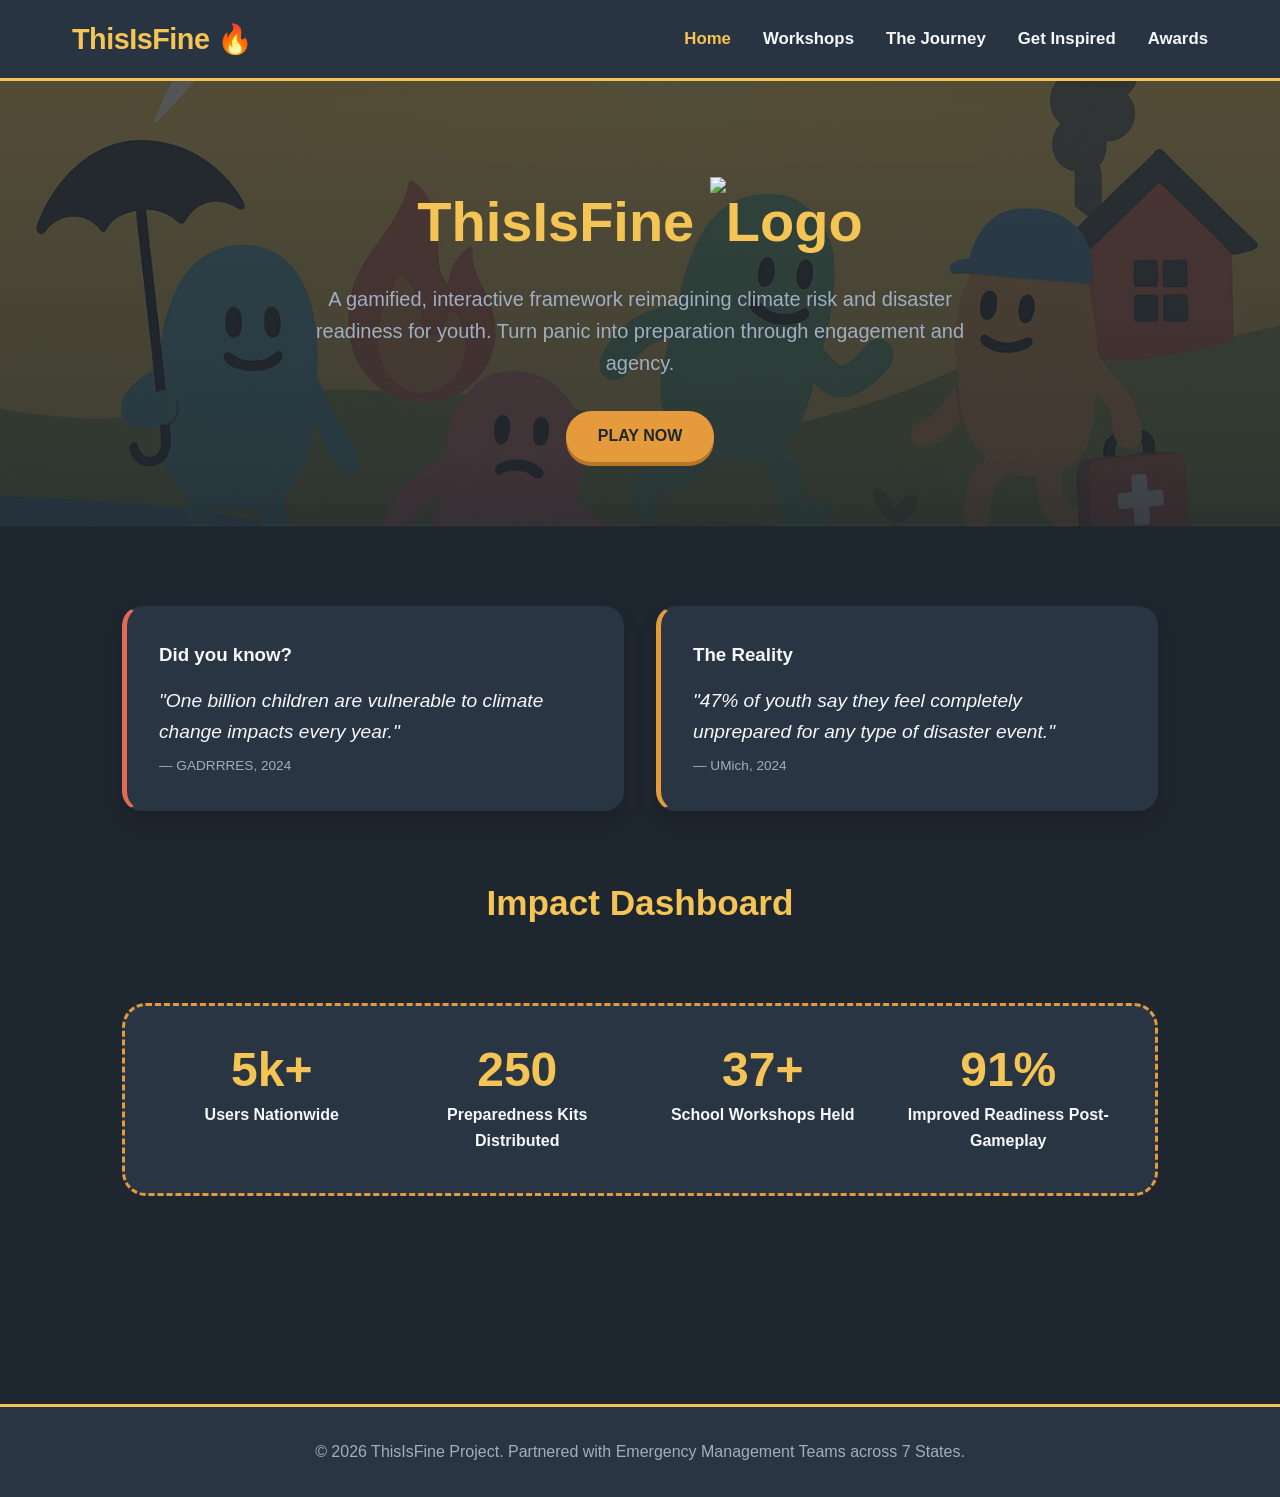
==== index.html @ a0ac4910 "Update index.html" ====
<!DOCTYPE html>
<html lang="en">
<head>
    <meta charset="UTF-8">
    <meta name="viewport" content="width=device-width, initial-scale=1.0">
    <title>ThisIsFine | Disaster Preparedness Game</title>
    <link rel="stylesheet" href="style.css">
</head>
<body>

    <header>
        <nav class="nav-container">
            <a href="index.html" class="logo">ThisIsFine<span>🔥</span></a>
            <ul class="nav-links">
                <li><a href="index.html" class="active">Home</a></li>
                <li><a href="workshops.html">Workshops</a></li>
                <li><a href="journey.html">The Journey</a></li>
                <li><a href="inspired.html">Get Inspired</a></li>
                <li><a href="awards.html">Awards</a></li>
            </ul>
        </nav>
    </header>

    <main class="hero">
        <h1>ThisIsFine <img src="thisisfinelogo.png" alt="Logo" class="hero-logo"></h1>
        <p>A gamified, interactive framework reimagining climate risk and disaster readiness for youth. Turn panic into preparation through engagement and agency.</p>
        <a href="https://this-is-fine-a64rxa.flutterflow.app/" target="_blank" class="btn">PLAY NOW</a>
    </main>

    <div class="container">
        <section>
            <div class="grid">
                <div class="card" style="border-left: 5px solid var(--accent-red);">
                    <h3>Did you know?</h3>
                    <p style="font-size: 1.2rem; margin-top: 1rem; font-style: italic;">"One billion children are vulnerable to climate change impacts every year."</p>
                    <span style="color: var(--text-muted); font-size: 0.85rem; display:block; margin-top: 0.5rem;">— GADRRRES, 2024</span>
                </div>
                <div class="card" style="border-left: 5px solid var(--accent-amber);">
                    <h3>The Reality</h3>
                    <p style="font-size: 1.2rem; margin-top: 1rem; font-style: italic;">"47% of youth say they feel completely unprepared for any type of disaster event."</p>
                    <span style="color: var(--text-muted); font-size: 0.85rem; display:block; margin-top: 0.5rem;">— UMich, 2024</span>
                </div>
            </div>
        </section>

        <section>
            <h2 style="text-align: center; width: 100%;">Impact Dashboard</h2>
            <div class="stats-banner">
                <div class="stat-item">
                    <span class="stat-num">5k+</span>
                    <span class="stat-label">Users Nationwide</span>
                </div>
                <div class="stat-item">
                    <span class="stat-num">250</span>
                    <span class="stat-label">Preparedness Kits Distributed</span>
                </div>
                <div class="stat-item">
                    <span class="stat-num">37+</span>
                    <span class="stat-label">School Workshops Held</span>
                </div>
                <div class="stat-item">
                    <span class="stat-num">91%</span>
                    <span class="stat-label">Improved Readiness Post-Gameplay</span>
                </div>
            </div>
        </section>
    </div>

    <footer>
        <p>&copy; 2026 ThisIsFine Project. Partnered with Emergency Management Teams across 7 States.</p>
    </footer>

</body>
</html>
---- style.css ----
/* --- Core Design System --- */
:root {
    --bg-dark: #1e262f;
    --bg-card: #2a3543;
    --accent-yellow: #f4c454;
    --accent-amber: #e59a3c;
    --text-light: #f5f7fa;
    --text-muted: #a0aec0;
    --accent-red: #e56a53;
    --accent-green: #68b984;
    --font-main: 'Segoe UI', Roboto, Helvetica, Arial, sans-serif;
}

* {
    box-sizing: border-box;
    margin: 0;
    padding: 0;
}

body {
    background-color: var(--bg-dark);
    color: var(--text-light);
    font-family: var(--font-main);
    line-height: 1.6;
    overflow-x: hidden;
}

/* --- Navigation --- */
header {
    background-color: rgba(42, 53, 67, 0.95);
    position: sticky;
    top: 0;
    z-index: 1000;
    backdrop-filter: blur(10px);
    border-bottom: 3px solid var(--accent-yellow);
}

.nav-container {
    max-width: 1200px;
    margin: 0 auto;
    display: flex;
    justify-content: space-between;
    align-items: center;
    padding: 1rem 2rem;
}

.logo {
    font-size: 1.8rem;
    font-weight: 800;
    color: var(--accent-yellow);
    text-decoration: none;
    letter-spacing: -0.5px;
    display: flex;
    align-items: center;
    gap: 0.5rem;
}

.logo span {
    color: var(--accent-red);
}

.nav-links {
    display: flex;
    list-style: none;
    gap: 2rem;
}

.nav-links a {
    color: var(--text-light);
    text-decoration: none;
    font-weight: 600;
    font-size: 1.05rem;
    transition: color 0.2s ease;
    position: relative;
    padding: 0.25rem 0;
}

.nav-links a:hover, .nav-links a.active {
    color: var(--accent-yellow);
}

/* --- Hero & Layout Containers --- */
.hero {
    text-align: center;
    padding: 6rem 2rem 4rem 2rem;
    background-image: linear-gradient(rgba(30, 38, 47, 0.75), rgba(30, 38, 47, 0.85)), url('homehero.png');
    background-size: cover;
    background-position: center;
    background-repeat: no-repeat;
}

.hero h1 {
    font-size: 3.5rem;
    font-weight: 900;
    color: var(--accent-yellow);
    margin-bottom: 1rem;
}

.hero p {
    font-size: 1.25rem;
    color: var(--text-muted);
    max-width: 700px;
    margin: 0 auto 2rem auto;
}

.container {
    max-width: 1100px;
    margin: 0 auto;
    padding: 3rem 2rem;
}

section {
    margin-bottom: 4rem;
}

h2 {
    font-size: 2.2rem;
    color: var(--accent-yellow);
    margin-bottom: 1.5rem;
    display: inline-block;
    position: relative;
}

/* --- Playful UI Elements & Cards --- */
.btn {
    display: inline-block;
    background-color: var(--accent-amber);
    color: var(--bg-dark);
    padding: 0.8rem 2rem;
    border-radius: 50px;
    font-weight: 700;
    text-decoration: none;
    transition: transform 0.2s, box-shadow 0.2s, background-color 0.2s;
    box-shadow: 0 4px 0px #b77528;
    border: none;
    cursor: pointer;
}

.btn:hover {
    transform: translateY(-2px);
    box-shadow: 0 6px 0px #b77528;
    background-color: var(--accent-yellow);
}

.btn:active {
    transform: translateY(2px);
    box-shadow: 0 2px 0px #b77528;
}

.grid {
    display: grid;
    grid-template-columns: repeat(auto-fit, minmax(300px, 1fr));
    gap: 2rem;
    margin-top: 2rem;
}

.card {
    background-color: var(--bg-card);
    border-radius: 20px;
    padding: 2rem;
    border: 2px solid transparent;
    transition: transform 0.3s ease, border-color 0.3s ease;
    box-shadow: 0 10px 20px rgba(0,0,0,0.15);
}

.card:hover {
    transform: translateY(-5px);
    border-color: var(--accent-yellow);
}

/* --- Stat Badges --- */
.stats-banner {
    display: flex;
    flex-wrap: wrap;
    justify-content: space-around;
    background-color: var(--bg-card);
    border-radius: 24px;
    padding: 2.5rem;
    gap: 2rem;
    border: 3px dashed var(--accent-amber);
    margin: 3rem 0;
}

.stat-item {
    text-align: center;
    flex: 1;
    min-width: 150px;
}

.stat-num {
    font-size: 3rem;
    font-weight: 900;
    color: var(--accent-yellow);
    display: block;
    line-height: 1;
    margin-bottom: 0.5rem;
}

.stat-label {
    color: var(--text-light);
    font-weight: 600;
}

/* --- Timeline Layout --- */
.timeline {
    position: relative;
    max-width: 800px;
    margin: 0 auto;
    padding: 2rem 0;
}

.timeline::after {
    content: '';
    position: absolute;
    width: 6px;
    background: var(--bg-card);
    top: 0;
    bottom: 0;
    left: 50%;
    margin-left: -3px;
    border-radius: 10px;
}

.timeline-item {
    padding: 10px 40px;
    position: relative;
    background-color: inherit;
    width: 50%;
}

.timeline-item::after {
    content: '⚡';
    position: absolute;
    width: 30px;
    height: 30px;
    right: -17px;
    background-color: var(--bg-dark);
    border: 4px solid var(--accent-yellow);
    top: 15px;
    border-radius: 50%;
    z-index: 1;
    display: flex;
    align-items: center;
    justify-content: center;
    font-size: 0.8rem;
}

.left { left: 0; }
.right { left: 50%; }
.right::after { left: -17px; }

.timeline-content {
    padding: 1.5rem;
    background-color: var(--bg-card);
    position: relative;
    border-radius: 16px;
}

/* --- Video Embed Responsive Container --- */
.video-container {
    position: relative;
    padding-bottom: 56.25%;
    height: 0;
    overflow: hidden;
    border-radius: 16px;
    box-shadow: 0 10px 25px rgba(0,0,0,0.3);
    margin-bottom: 1.5rem;
}

.video-container iframe {
    position: absolute;
    top: 0;
    left: 0;
    width: 100%;
    height: 100%;
    border: none;
}

/* --- Footer --- */
footer {
    background-color: var(--bg-card);
    text-align: center;
    padding: 2rem;
    margin-top: 6rem;
    border-top: 3px solid var(--accent-yellow);
    color: var(--text-muted);
}

/* --- Responsiveness --- */
@media (max-width: 768px) {
    .nav-container { flex-direction: column; gap: 1rem; }
    .hero h1 { font-size: 2.5rem; }
    .timeline::after { left: 31px; }
    .timeline-item { width: 100%; padding-left: 70px; padding-right: 25px; }
    .timeline-item.right { left: 0%; }
    .timeline-item::after { left: 15px; right: auto; }
}
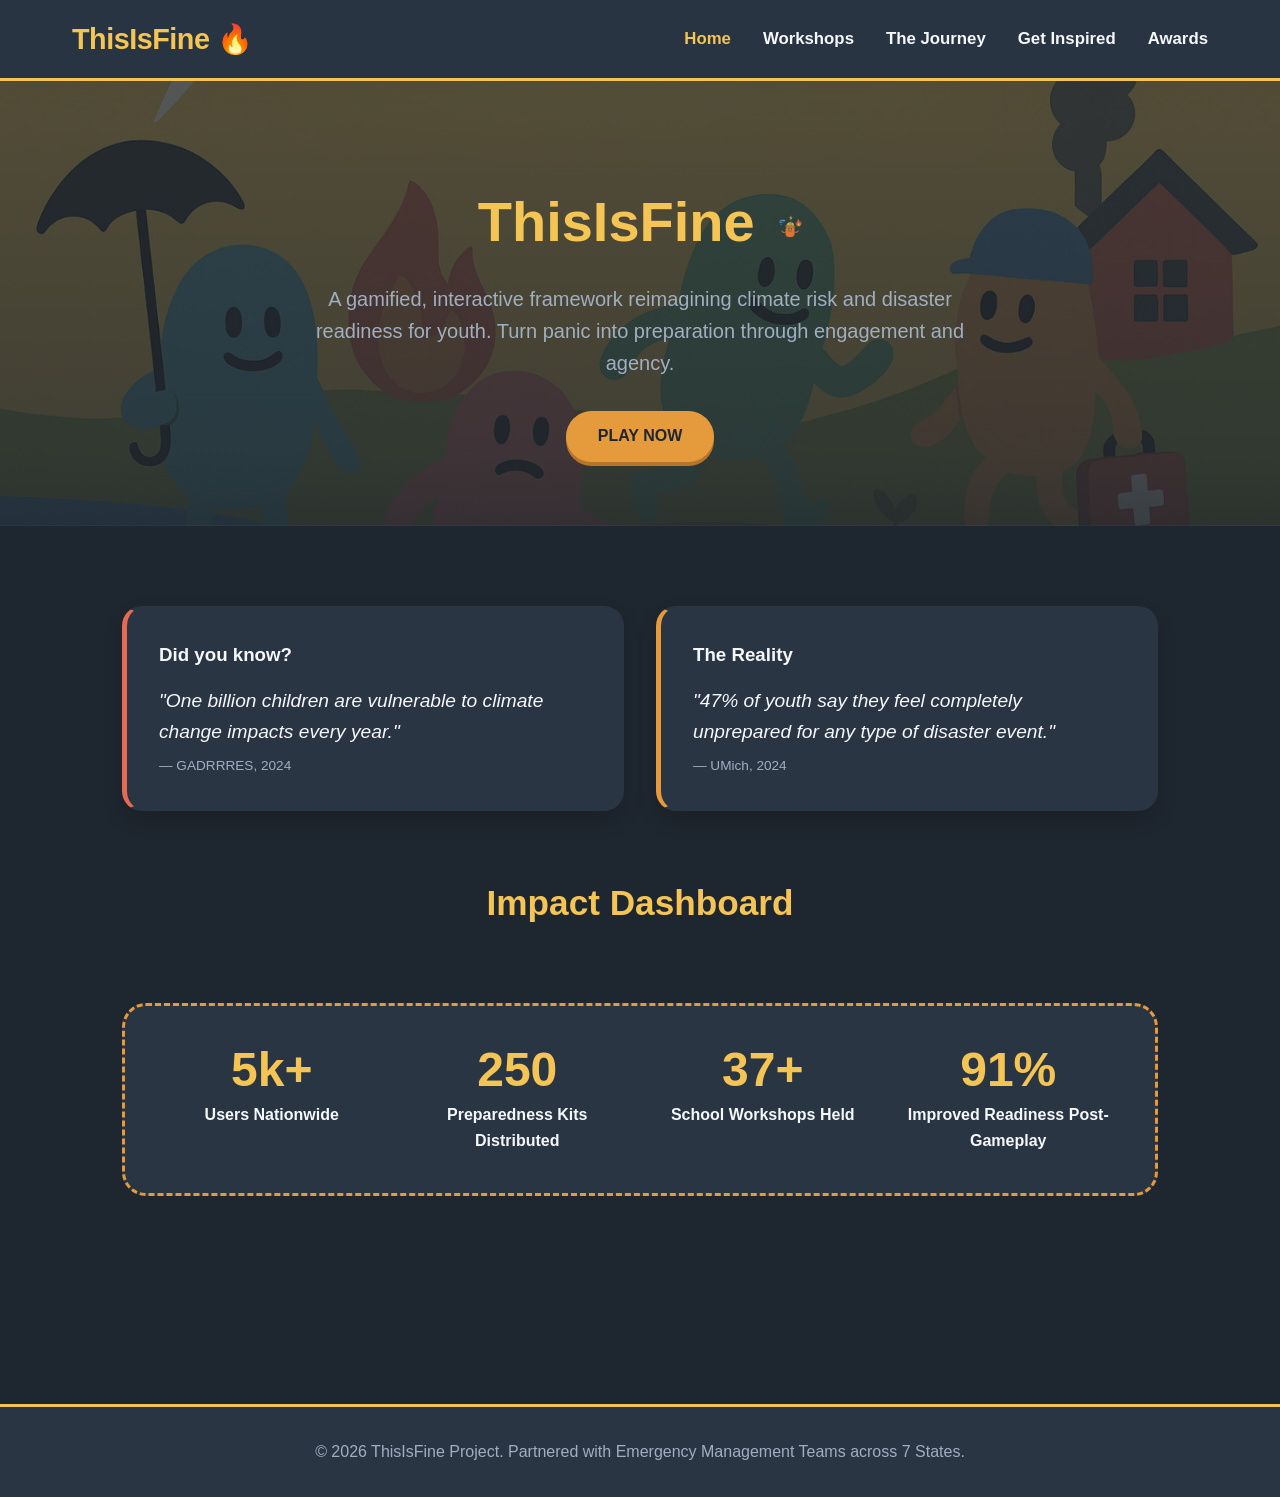
==== commit 7bfee551: "Update index.html" ====
--- a/index.html
+++ b/index.html
@@ -22,7 +22,7 @@
     </header>
 
     <main class="hero">
-        <h1>ThisIsFine <img src="thisisfinelogo.png" alt="Logo" class="hero-logo"></h1>
+        <h1>ThisIsFine <img src="thisisfinelogonocircle.png" alt="Logo" class="hero-logo"></h1>
         <p>A gamified, interactive framework reimagining climate risk and disaster readiness for youth. Turn panic into preparation through engagement and agency.</p>
         <a href="https://this-is-fine-a64rxa.flutterflow.app/" target="_blank" class="btn">PLAY NOW</a>
     </main>
--- a/style.css
+++ b/style.css
@@ -147,6 +147,13 @@
     box-shadow: 0 2px 0px #b77528;
 }
 
+.hero-logo {
+    height: 1.5rem; /* This makes it match the exact height of your text */
+    width: auto;    /* This keeps the image from stretching distortion-wise */
+    vertical-align: middle; /* Aligns it perfectly with the middle of the words */
+    margin-left: 0.5rem;   /* Gives it a little breathing room from the text */
+}
+
 .grid {
     display: grid;
     grid-template-columns: repeat(auto-fit, minmax(300px, 1fr));
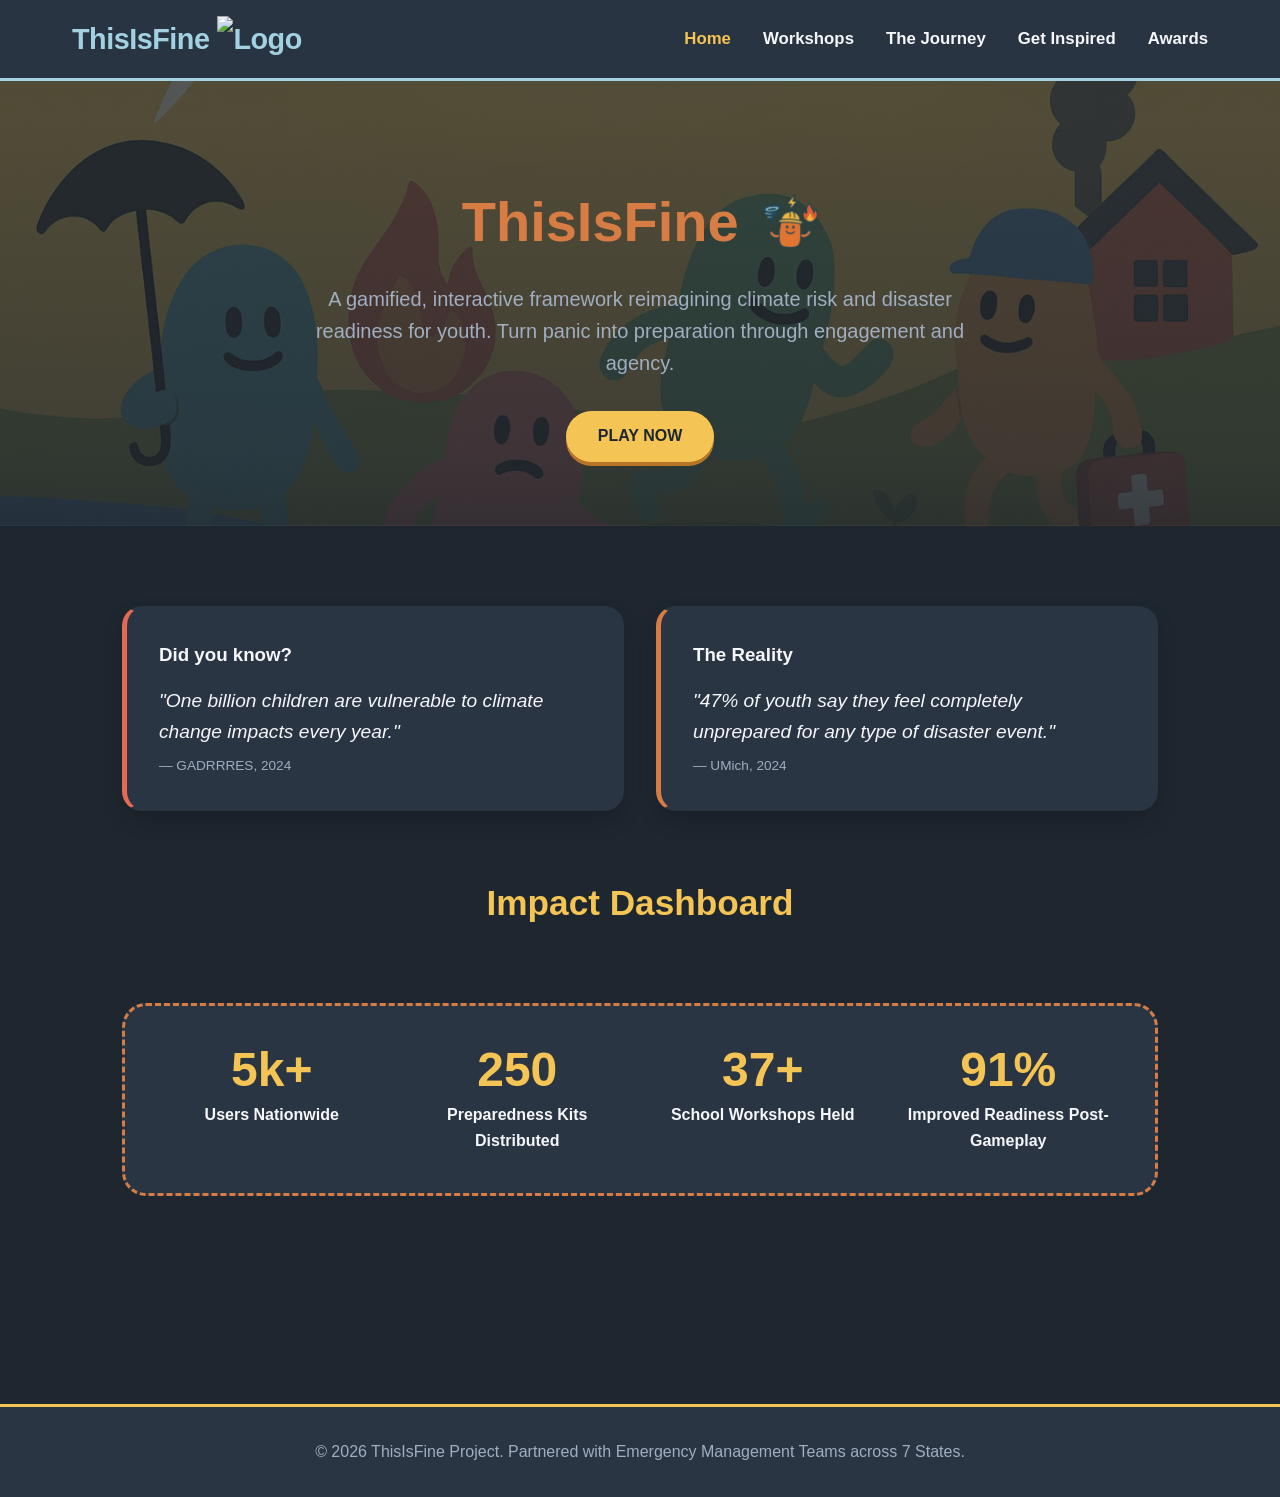
==== commit 58c174bf: "Update index.html" ====
--- a/index.html
+++ b/index.html
@@ -10,7 +10,7 @@
 
     <header>
         <nav class="nav-container">
-            <a href="index.html" class="logo">ThisIsFine<span>🔥</span></a>
+            <a href="index.html" class="logo">ThisIsFine <img src="thisisfinelogononame.png" alt="Logo" class="nav-logo"></a>
             <ul class="nav-links">
                 <li><a href="index.html" class="active">Home</a></li>
                 <li><a href="workshops.html">Workshops</a></li>
--- a/style.css
+++ b/style.css
@@ -3,7 +3,8 @@
     --bg-dark: #1e262f;
     --bg-card: #2a3543;
     --accent-yellow: #f4c454;
-    --accent-amber: #e59a3c;
+    --accent-amber: #d77d44;
+    --accent-blue: #a2d1e2;
     --text-light: #f5f7fa;
     --text-muted: #a0aec0;
     --accent-red: #e56a53;
@@ -32,7 +33,7 @@
     top: 0;
     z-index: 1000;
     backdrop-filter: blur(10px);
-    border-bottom: 3px solid var(--accent-yellow);
+    border-bottom: 3px solid var(--accent-blue);
 }
 
 .nav-container {
@@ -47,7 +48,7 @@
 .logo {
     font-size: 1.8rem;
     font-weight: 800;
-    color: var(--accent-yellow);
+    color: var(--accent-blue);
     text-decoration: none;
     letter-spacing: -0.5px;
     display: flex;
@@ -92,7 +93,7 @@
 .hero h1 {
     font-size: 3.5rem;
     font-weight: 900;
-    color: var(--accent-yellow);
+    color: var(--accent-amber);
     margin-bottom: 1rem;
 }
 
@@ -124,7 +125,7 @@
 /* --- Playful UI Elements & Cards --- */
 .btn {
     display: inline-block;
-    background-color: var(--accent-amber);
+    background-color: var(--accent-yellow);
     color: var(--bg-dark);
     padding: 0.8rem 2rem;
     border-radius: 50px;
@@ -139,7 +140,7 @@
 .btn:hover {
     transform: translateY(-2px);
     box-shadow: 0 6px 0px #b77528;
-    background-color: var(--accent-yellow);
+    background-color: var(--accent-amber);
 }
 
 .btn:active {
@@ -148,10 +149,11 @@
 }
 
 .hero-logo {
-    height: 1.5rem; /* This makes it match the exact height of your text */
+    height: 3.5rem; /* This makes it match the exact height of your text */
     width: auto;    /* This keeps the image from stretching distortion-wise */
     vertical-align: middle; /* Aligns it perfectly with the middle of the words */
     margin-left: 0.5rem;   /* Gives it a little breathing room from the text */
+    margin-top: -10px
 }
 
 .grid {
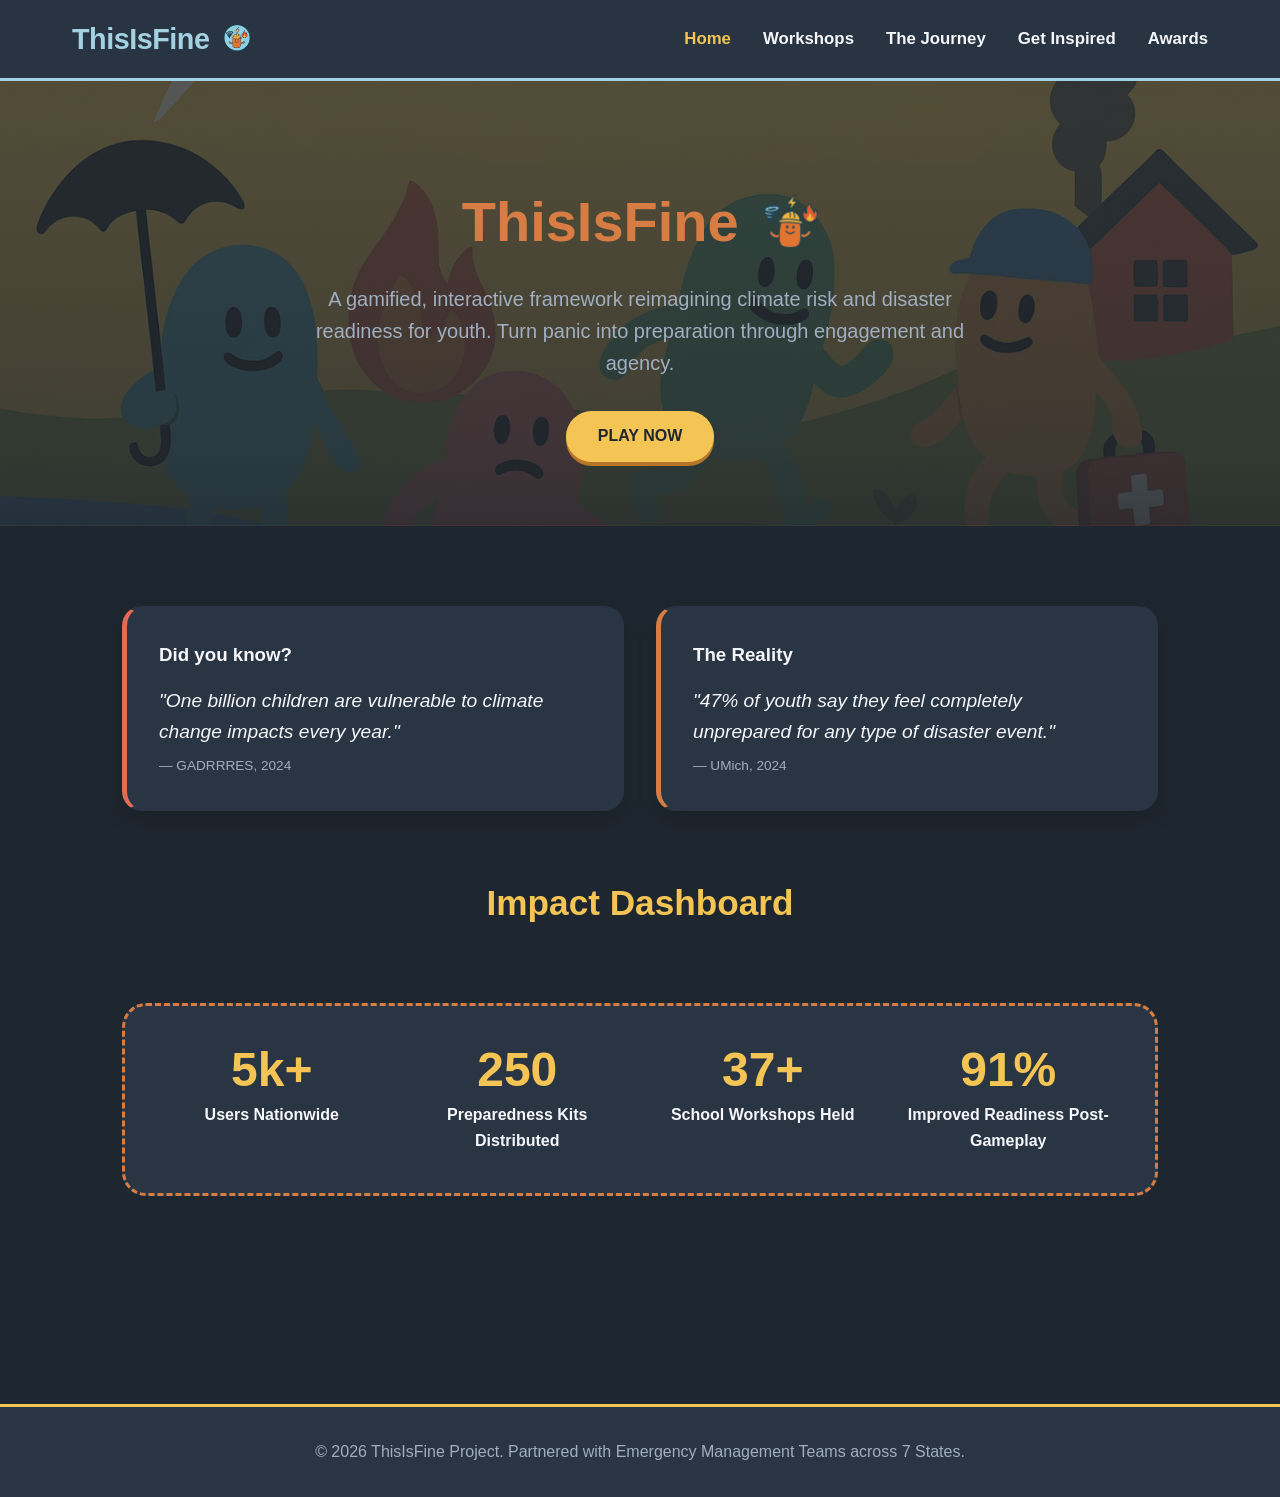
==== commit 31d04086: "Update index.html" ====
--- a/index.html
+++ b/index.html
@@ -4,6 +4,7 @@
     <meta charset="UTF-8">
     <meta name="viewport" content="width=device-width, initial-scale=1.0">
     <title>ThisIsFine | Disaster Preparedness Game</title>
+    <link rel="icon" type="image/png" href="thisisfinelogononame.png">
     <link rel="stylesheet" href="style.css">
 </head>
 <body>
--- a/style.css
+++ b/style.css
@@ -156,6 +156,15 @@
     margin-top: -10px
 }
 
+.nav-logo {
+    height: 30px;           /* Sized small to fit cleanly inside your top navbar */
+    width: auto;            /* Prevents the image from stretching out of proportion */
+    display: inline-block;
+    vertical-align: baseline; 
+    margin-left: 5px;       /* Adds space between "ThisIsFine" text and the logo */
+    margin-top: -3px;       /* Shuts it slightly upward to sit perfectly straight */
+}
+
 .grid {
     display: grid;
     grid-template-columns: repeat(auto-fit, minmax(300px, 1fr));
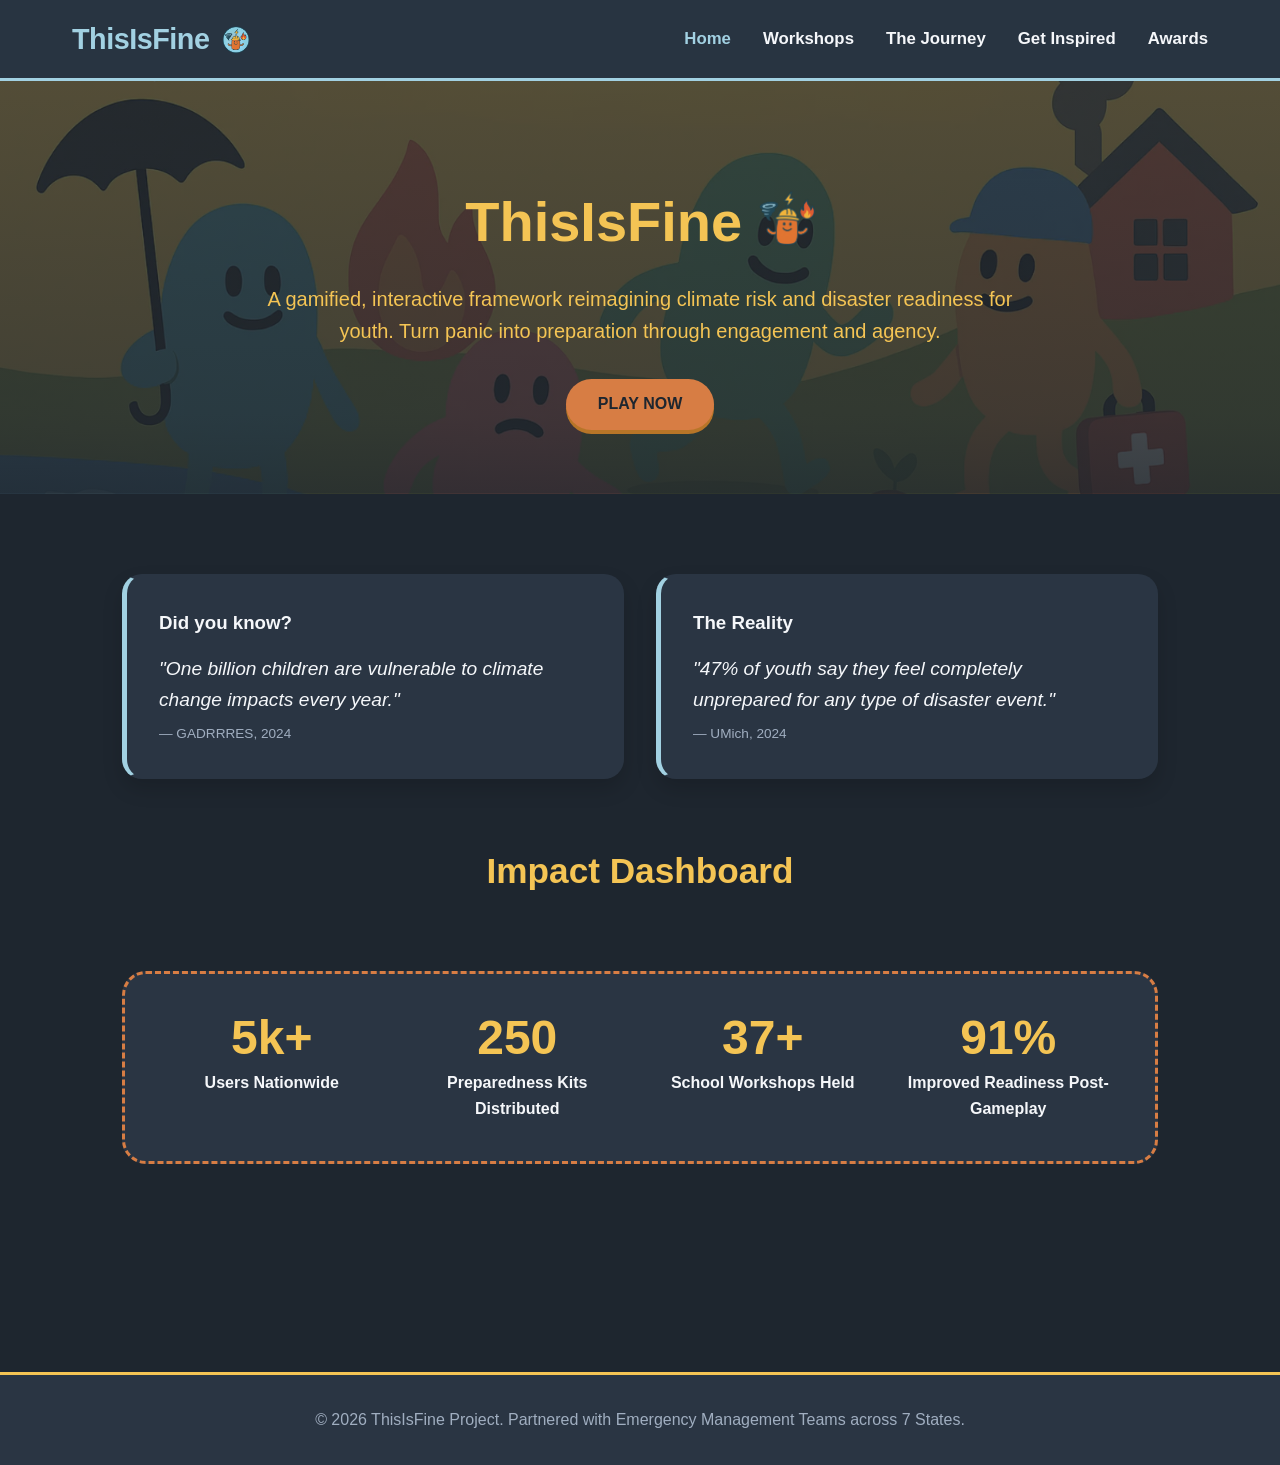
==== commit e3532d08: "Update index.html" ====
--- a/index.html
+++ b/index.html
@@ -31,12 +31,12 @@
     <div class="container">
         <section>
             <div class="grid">
-                <div class="card" style="border-left: 5px solid var(--accent-red);">
+                <div class="card" style="border-left: 5px solid var(--accent-blue);">
                     <h3>Did you know?</h3>
                     <p style="font-size: 1.2rem; margin-top: 1rem; font-style: italic;">"One billion children are vulnerable to climate change impacts every year."</p>
                     <span style="color: var(--text-muted); font-size: 0.85rem; display:block; margin-top: 0.5rem;">— GADRRRES, 2024</span>
                 </div>
-                <div class="card" style="border-left: 5px solid var(--accent-amber);">
+                <div class="card" style="border-left: 5px solid var(--accent-blue);">
                     <h3>The Reality</h3>
                     <p style="font-size: 1.2rem; margin-top: 1rem; font-style: italic;">"47% of youth say they feel completely unprepared for any type of disaster event."</p>
                     <span style="color: var(--text-muted); font-size: 0.85rem; display:block; margin-top: 0.5rem;">— UMich, 2024</span>
--- a/style.css
+++ b/style.css
@@ -77,7 +77,7 @@
 }
 
 .nav-links a:hover, .nav-links a.active {
-    color: var(--accent-yellow);
+    color: var(--accent-blue);
 }
 
 /* --- Hero & Layout Containers --- */
@@ -93,14 +93,15 @@
 .hero h1 {
     font-size: 3.5rem;
     font-weight: 900;
-    color: var(--accent-amber);
+    color: var(--accent-yellow);
     margin-bottom: 1rem;
 }
 
+/* --- app bio text --- */
 .hero p {
     font-size: 1.25rem;
-    color: var(--text-muted);
-    max-width: 700px;
+    color: var(--accent-yellow);
+    max-width: 750px;
     margin: 0 auto 2rem auto;
 }
 
@@ -125,7 +126,7 @@
 /* --- Playful UI Elements & Cards --- */
 .btn {
     display: inline-block;
-    background-color: var(--accent-yellow);
+    background-color: var(--accent-amber);
     color: var(--bg-dark);
     padding: 0.8rem 2rem;
     border-radius: 50px;
@@ -140,7 +141,7 @@
 .btn:hover {
     transform: translateY(-2px);
     box-shadow: 0 6px 0px #b77528;
-    background-color: var(--accent-amber);
+    background-color: var(--accent-yellow);
 }
 
 .btn:active {
@@ -152,8 +153,8 @@
     height: 3.5rem; /* This makes it match the exact height of your text */
     width: auto;    /* This keeps the image from stretching distortion-wise */
     vertical-align: middle; /* Aligns it perfectly with the middle of the words */
-    margin-left: 0.5rem;   /* Gives it a little breathing room from the text */
-    margin-top: -10px
+    margin-left: 1px;   /* Gives it a little breathing room from the text */
+    margin-top: -17px
 }
 
 .nav-logo {
@@ -161,8 +162,8 @@
     width: auto;            /* Prevents the image from stretching out of proportion */
     display: inline-block;
     vertical-align: baseline; 
-    margin-left: 5px;       /* Adds space between "ThisIsFine" text and the logo */
-    margin-top: -3px;       /* Shuts it slightly upward to sit perfectly straight */
+    margin-left: 4px;       /* Adds space between "ThisIsFine" text and the logo */
+    margin-top: 2px;       /* Shuts it slightly upward to sit perfectly straight */
 }
 
 .grid {
@@ -183,7 +184,7 @@
 
 .card:hover {
     transform: translateY(-5px);
-    border-color: var(--accent-yellow);
+    border-color: var(--accent-blue);
 }
 
 /* --- Stat Badges --- */
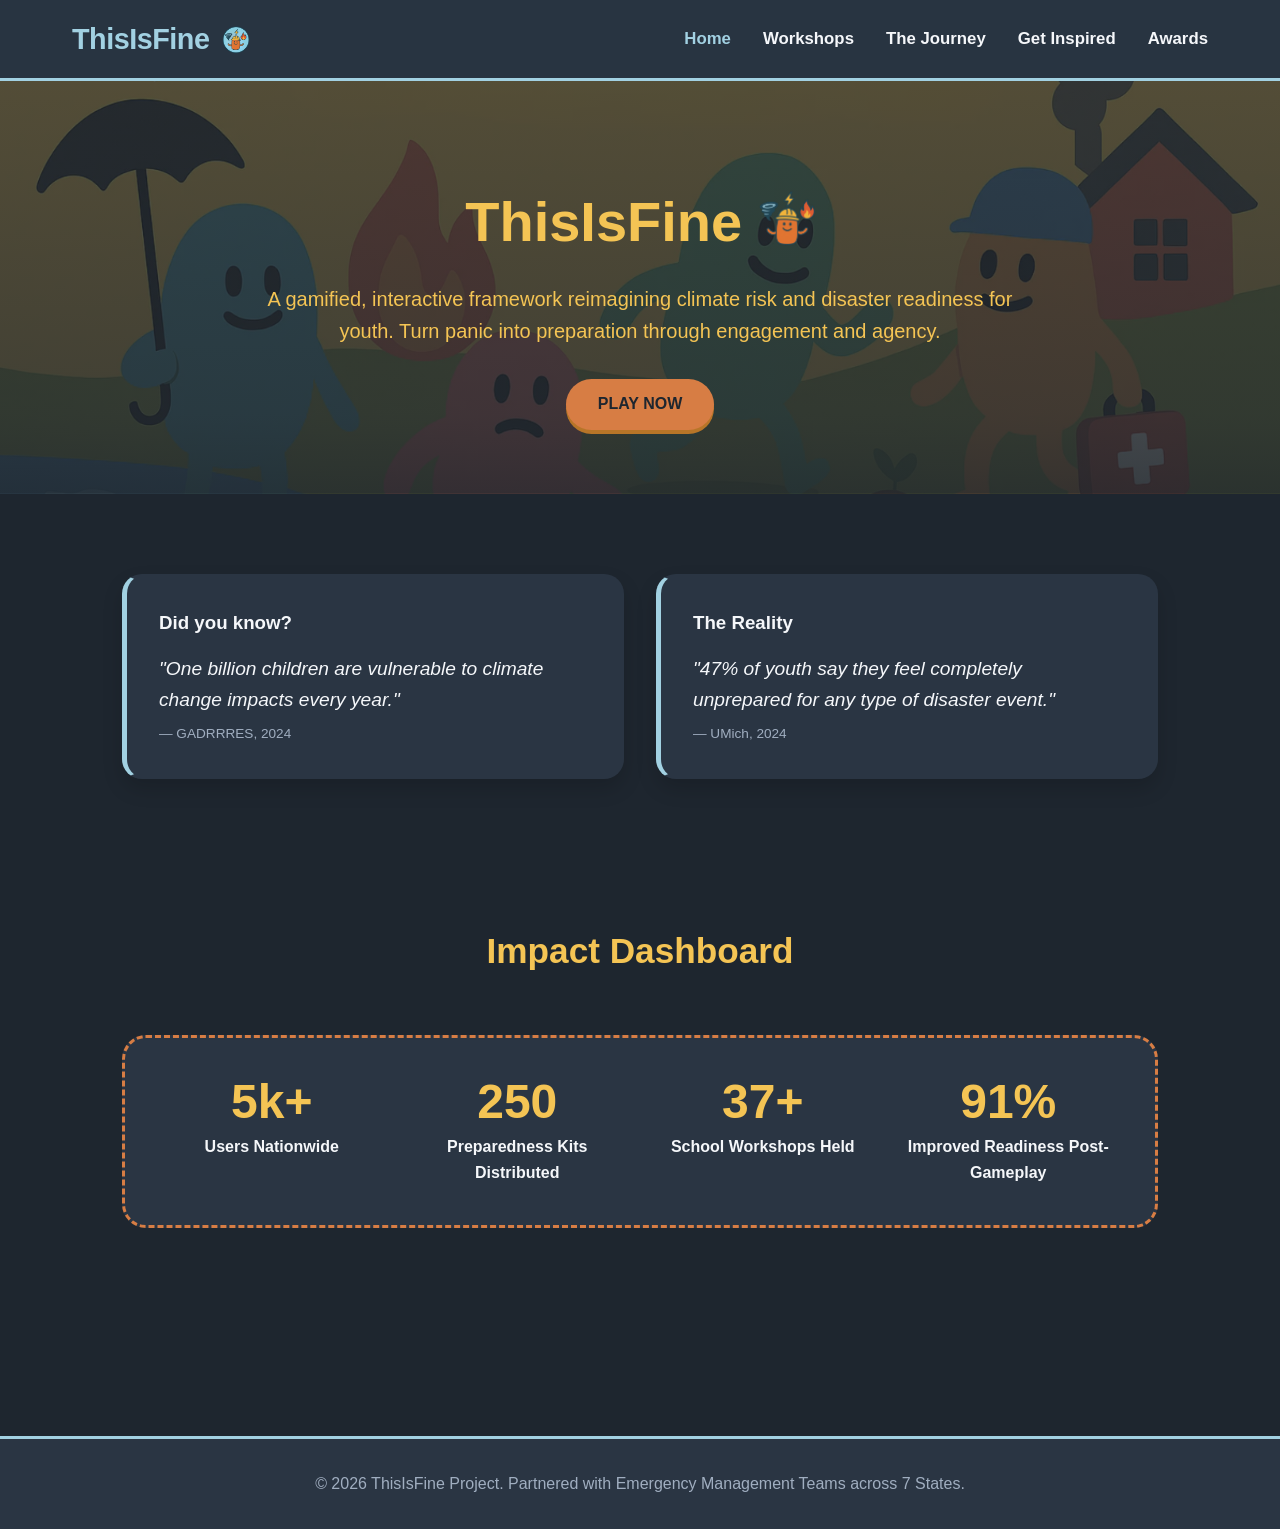
==== commit 5dd052f7: "Update index.html" ====
--- a/index.html
+++ b/index.html
@@ -45,7 +45,7 @@
         </section>
 
         <section>
-            <h2 style="text-align: center; width: 100%;">Impact Dashboard</h2>
+            <h2 class="dashboard-title" style="text-align: center; width: 100%;">Impact Dashboard</h2>
             <div class="stats-banner">
                 <div class="stat-item">
                     <span class="stat-num">5k+</span>
--- a/style.css
+++ b/style.css
@@ -2,6 +2,7 @@
 :root {
     --bg-dark: #1e262f;
     --bg-card: #2a3543;
+    --accent-white: #ffffff;
     --accent-yellow: #f4c454;
     --accent-amber: #d77d44;
     --accent-blue: #a2d1e2;
@@ -166,6 +167,14 @@
     margin-top: 2px;       /* Shuts it slightly upward to sit perfectly straight */
 }
 
+.dashboard-title {
+    /* 1. INCREASE space between the upper cards and this heading */
+    margin-top: 5rem;       /* Default was around 0; 5rem pushes it down beautifully */
+
+    /* 2. REDUCE space between this heading and the dashboard below it */
+    margin-bottom: 0.5rem;  /* Keeps the heading snug and close to the dashboard */
+}
+
 .grid {
     display: grid;
     grid-template-columns: repeat(auto-fit, minmax(300px, 1fr));
@@ -184,7 +193,7 @@
 
 .card:hover {
     transform: translateY(-5px);
-    border-color: var(--accent-blue);
+    border-color: var(--accent-white);
 }
 
 /* --- Stat Badges --- */
@@ -301,7 +310,7 @@
     text-align: center;
     padding: 2rem;
     margin-top: 6rem;
-    border-top: 3px solid var(--accent-yellow);
+    border-top: 3px solid var(--accent-blue);
     color: var(--text-muted);
 }
 
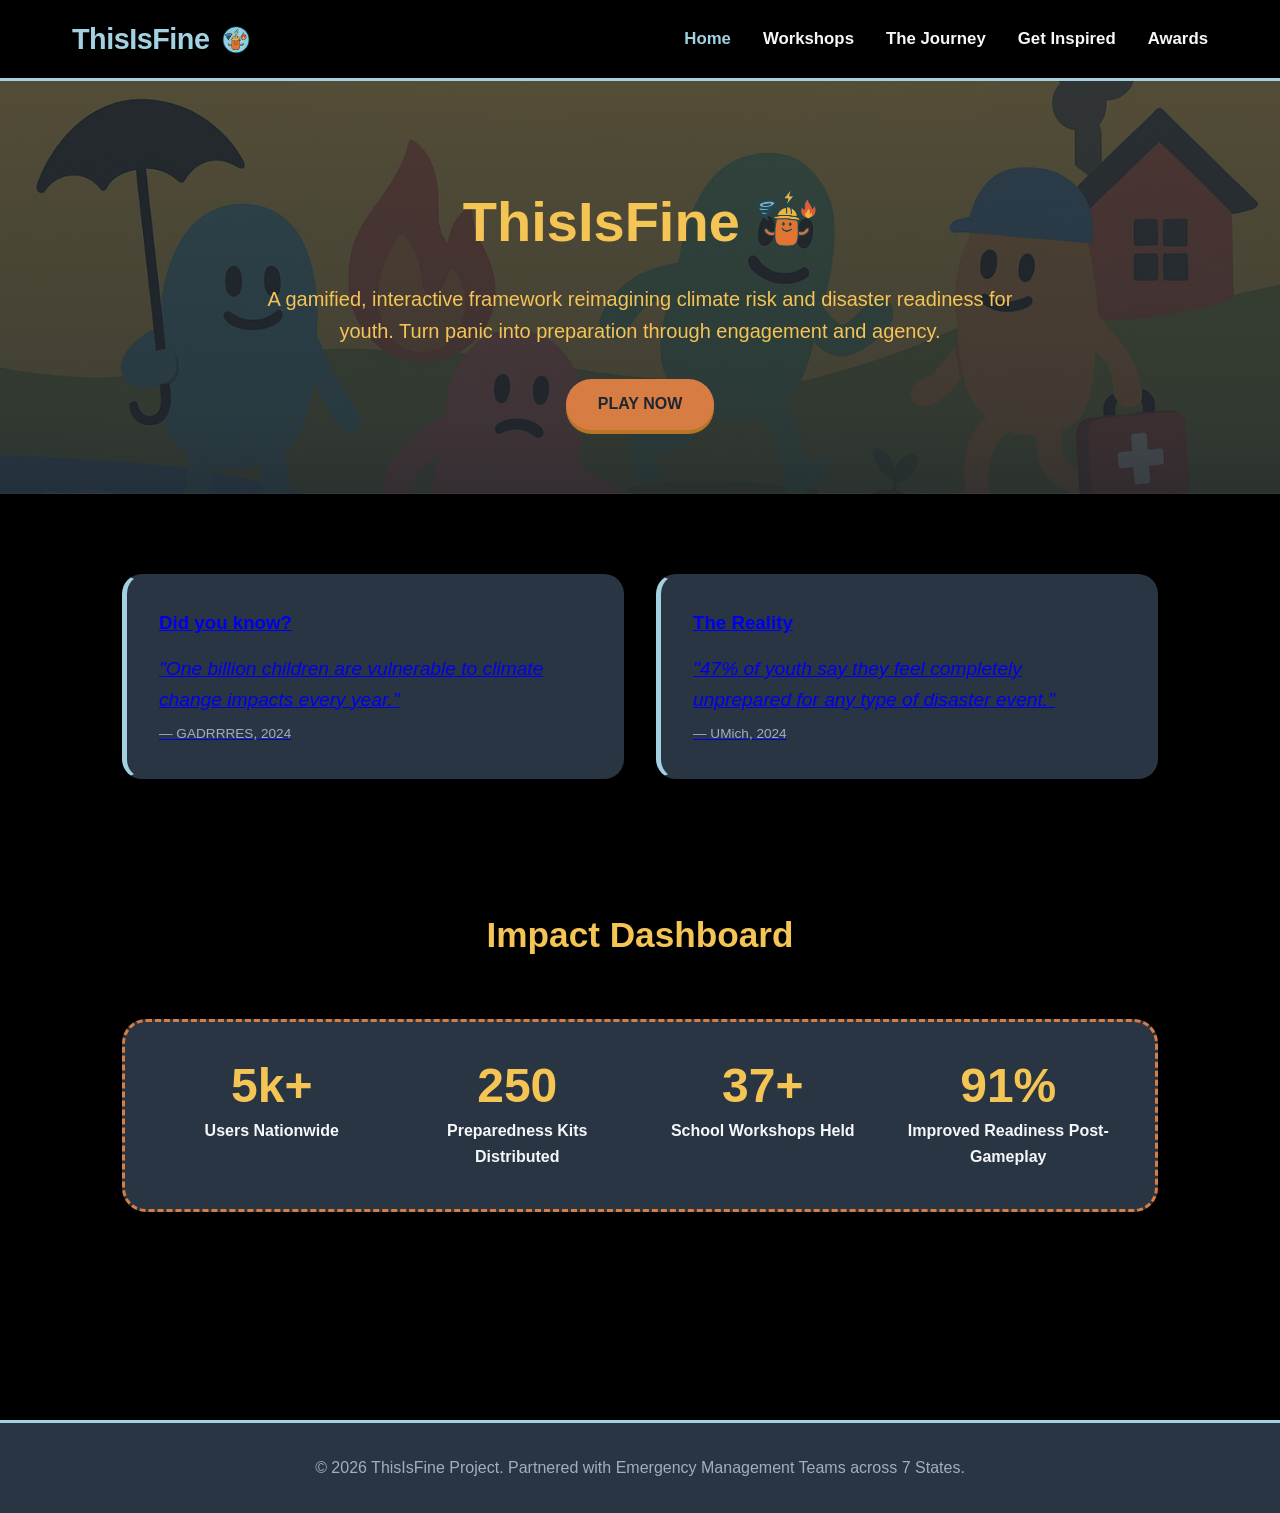
==== commit 84afedef: "Update index.html" ====
--- a/index.html
+++ b/index.html
@@ -32,14 +32,19 @@
         <section>
             <div class="grid">
                 <div class="card" style="border-left: 5px solid var(--accent-blue);">
-                    <h3>Did you know?</h3>
-                    <p style="font-size: 1.2rem; margin-top: 1rem; font-style: italic;">"One billion children are vulnerable to climate change impacts every year."</p>
-                    <span style="color: var(--text-muted); font-size: 0.85rem; display:block; margin-top: 0.5rem;">— GADRRRES, 2024</span>
+                    <a href="https://www.unesco.org/en/articles/empowering-next-generation-resilient-future" target="_blank" class="card-link">
+                        <h3>Did you know?</h3>
+                        <p style="font-size: 1.2rem; margin-top: 1rem; font-style: italic;">"One billion children are vulnerable to climate change impacts every year."</p>
+                        <span style="color: var(--text-muted); font-size: 0.85rem; display:block; margin-top: 0.5rem;">— GADRRRES, 2024</span>
+                    </a>
                 </div>
+                
                 <div class="card" style="border-left: 5px solid var(--accent-blue);">
-                    <h3>The Reality</h3>
-                    <p style="font-size: 1.2rem; margin-top: 1rem; font-style: italic;">"47% of youth say they feel completely unprepared for any type of disaster event."</p>
-                    <span style="color: var(--text-muted); font-size: 0.85rem; display:block; margin-top: 0.5rem;">— UMich, 2024</span>
+                    <a href="https://phys.org/news/2024-05-young-people-voice-disaster-readiness.html" target="_blank" class="card-link">
+                        <h3>The Reality</h3>
+                        <p style="font-size: 1.2rem; margin-top: 1rem; font-style: italic;">"47% of youth say they feel completely unprepared for any type of disaster event."</p>
+                        <span style="color: var(--text-muted); font-size: 0.85rem; display:block; margin-top: 0.5rem;">— UMich, 2024</span>
+                    </a>
                 </div>
             </div>
         </section>
--- a/style.css
+++ b/style.css
@@ -3,6 +3,7 @@
     --bg-dark: #1e262f;
     --bg-card: #2a3543;
     --accent-white: #ffffff;
+    --accent-black: #000000;
     --accent-yellow: #f4c454;
     --accent-amber: #d77d44;
     --accent-blue: #a2d1e2;
@@ -20,7 +21,7 @@
 }
 
 body {
-    background-color: var(--bg-dark);
+    background-color: var(--accent-black);
     color: var(--text-light);
     font-family: var(--font-main);
     line-height: 1.6;
@@ -29,7 +30,7 @@
 
 /* --- Navigation --- */
 header {
-    background-color: rgba(42, 53, 67, 0.95);
+    background-color: var(--accent-black);
     position: sticky;
     top: 0;
     z-index: 1000;
@@ -151,7 +152,7 @@
 }
 
 .hero-logo {
-    height: 3.5rem; /* This makes it match the exact height of your text */
+    height: 3.8rem; /* This makes it match the exact height of your text */
     width: auto;    /* This keeps the image from stretching distortion-wise */
     vertical-align: middle; /* Aligns it perfectly with the middle of the words */
     margin-left: 1px;   /* Gives it a little breathing room from the text */
@@ -169,7 +170,7 @@
 
 .dashboard-title {
     /* 1. INCREASE space between the upper cards and this heading */
-    margin-top: 5rem;       /* Default was around 0; 5rem pushes it down beautifully */
+    margin-top: 4rem;       /* Default was around 0; 5rem pushes it down beautifully */
 
     /* 2. REDUCE space between this heading and the dashboard below it */
     margin-bottom: 0.5rem;  /* Keeps the heading snug and close to the dashboard */
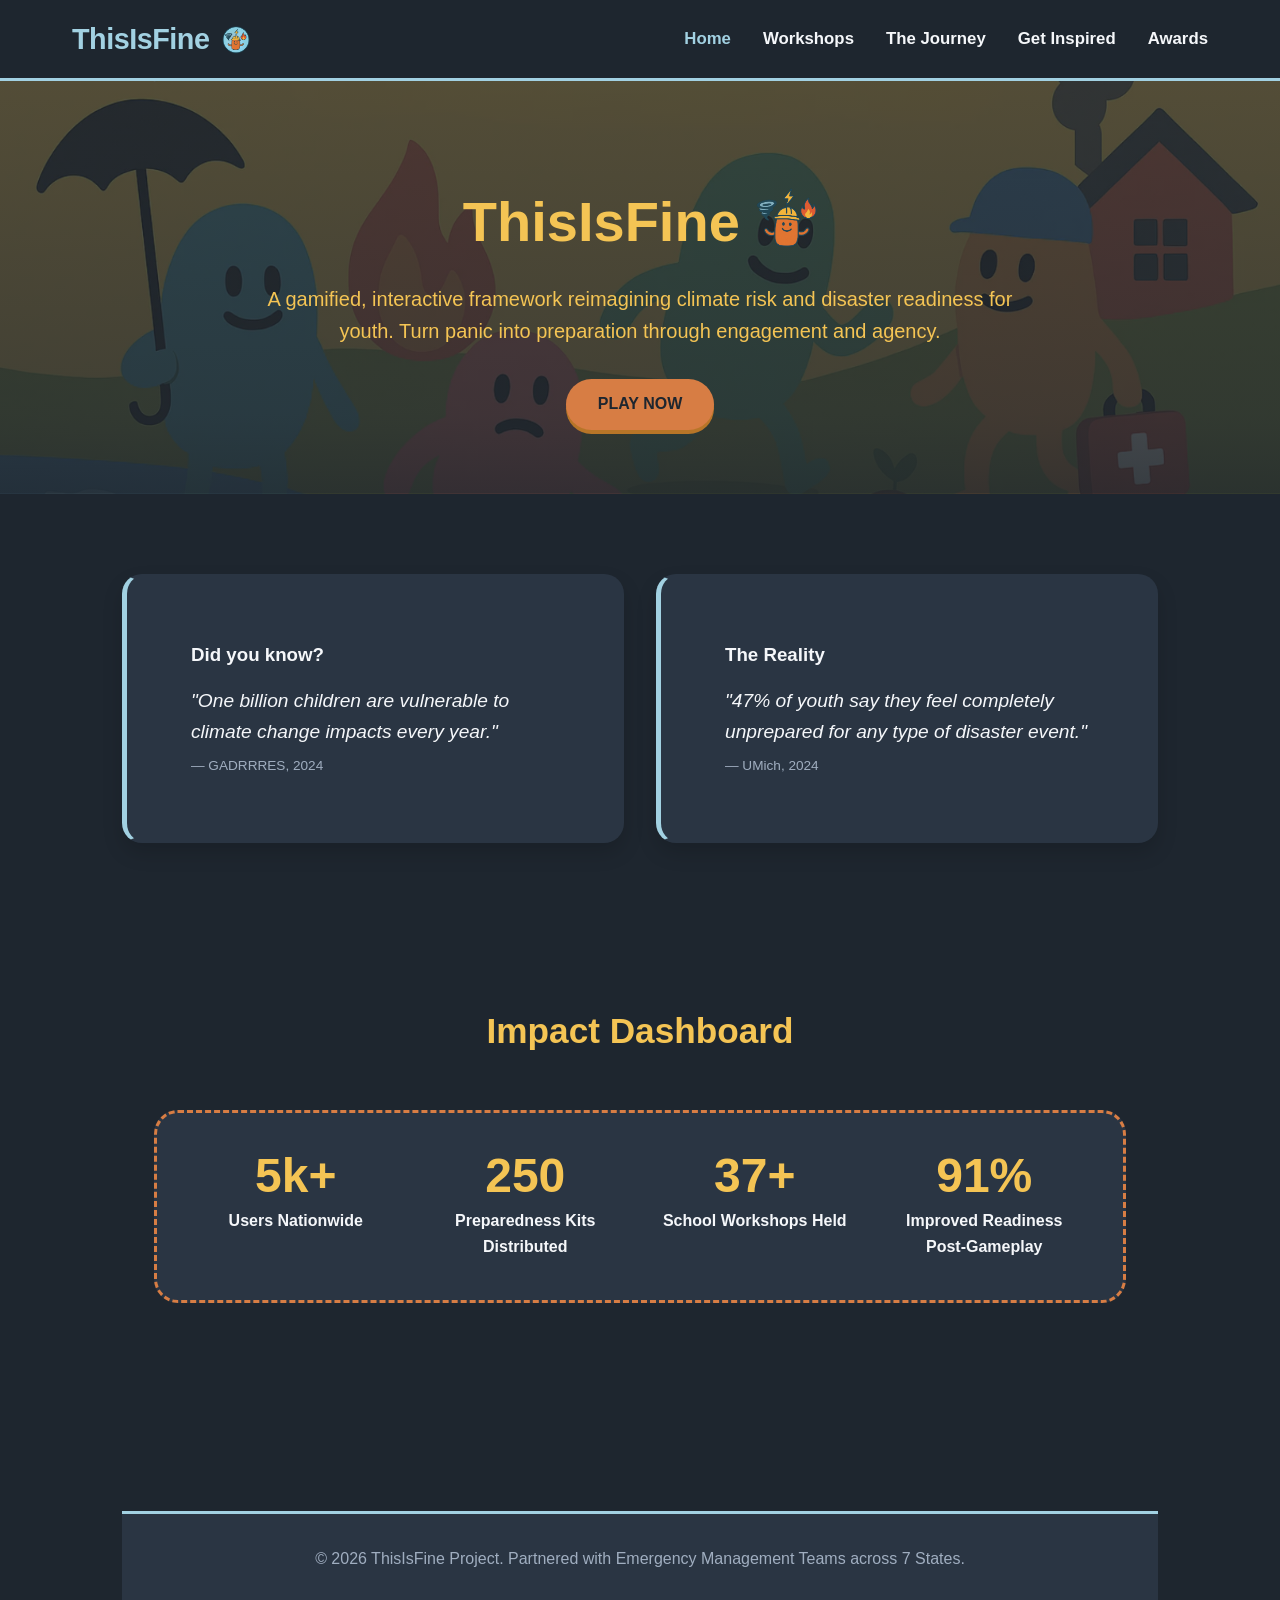
==== commit 9841a7f3: "Update index.html" ====
--- a/index.html
+++ b/index.html
@@ -50,6 +50,8 @@
         </section>
 
         <section>
+    <div class="dashboard-hero-container">
+        <div class="container" style="padding: 4rem 2rem;">
             <h2 class="dashboard-title" style="text-align: center; width: 100%;">Impact Dashboard</h2>
             <div class="stats-banner">
                 <div class="stat-item">
@@ -69,7 +71,7 @@
                     <span class="stat-label">Improved Readiness Post-Gameplay</span>
                 </div>
             </div>
-        </section>
+        </div>
     </div>
 
     <footer>
--- a/style.css
+++ b/style.css
@@ -3,7 +3,7 @@
     --bg-dark: #1e262f;
     --bg-card: #2a3543;
     --accent-white: #ffffff;
-    --accent-black: #000000;
+    --accent-black: #14161a;
     --accent-yellow: #f4c454;
     --accent-amber: #d77d44;
     --accent-blue: #a2d1e2;
@@ -21,7 +21,7 @@
 }
 
 body {
-    background-color: var(--accent-black);
+    background-color: var(--bg-dark);
     color: var(--text-light);
     font-family: var(--font-main);
     line-height: 1.6;
@@ -30,7 +30,7 @@
 
 /* --- Navigation --- */
 header {
-    background-color: var(--accent-black);
+    background-color: var(--bg-dark);
     position: sticky;
     top: 0;
     z-index: 1000;
@@ -170,10 +170,10 @@
 
 .dashboard-title {
     /* 1. INCREASE space between the upper cards and this heading */
-    margin-top: 4rem;       /* Default was around 0; 5rem pushes it down beautifully */
+    margin-top: 2rem;       /* Default was around 0; 5rem pushes it down beautifully */
 
     /* 2. REDUCE space between this heading and the dashboard below it */
-    margin-bottom: 0.5rem;  /* Keeps the heading snug and close to the dashboard */
+    margin-bottom: 0.2rem;  /* Keeps the heading snug and close to the dashboard */
 }
 
 .grid {
@@ -195,6 +195,21 @@
 .card:hover {
     transform: translateY(-5px);
     border-color: var(--accent-white);
+}
+
+/* Makes the entire card wrapper space clickable */
+.card-link {
+    display: block;
+    padding: 2rem;          /* Moves the original card padding here so the entire zone is clickable */
+    text-decoration: none;  /* Gets rid of unwanted default link underlines */
+    color: inherit;         /* Tells the text inside to inherit your standard light theme colors */
+    height: 100%;           /* Ensures the link fills out the full height of the parent grid box */
+    border-radius: 20px;    /* Matches the smooth rounded corners of your cards */
+}
+
+/* Optional: Gives a slight interactive pointer feedback when hovering anywhere on the card */
+.card-link:hover {
+    cursor: pointer;
 }
 
 /* --- Stat Badges --- */
@@ -214,6 +229,7 @@
     text-align: center;
     flex: 1;
     min-width: 150px;
+    margin-top: -1px
 }
 
 .stat-num {
